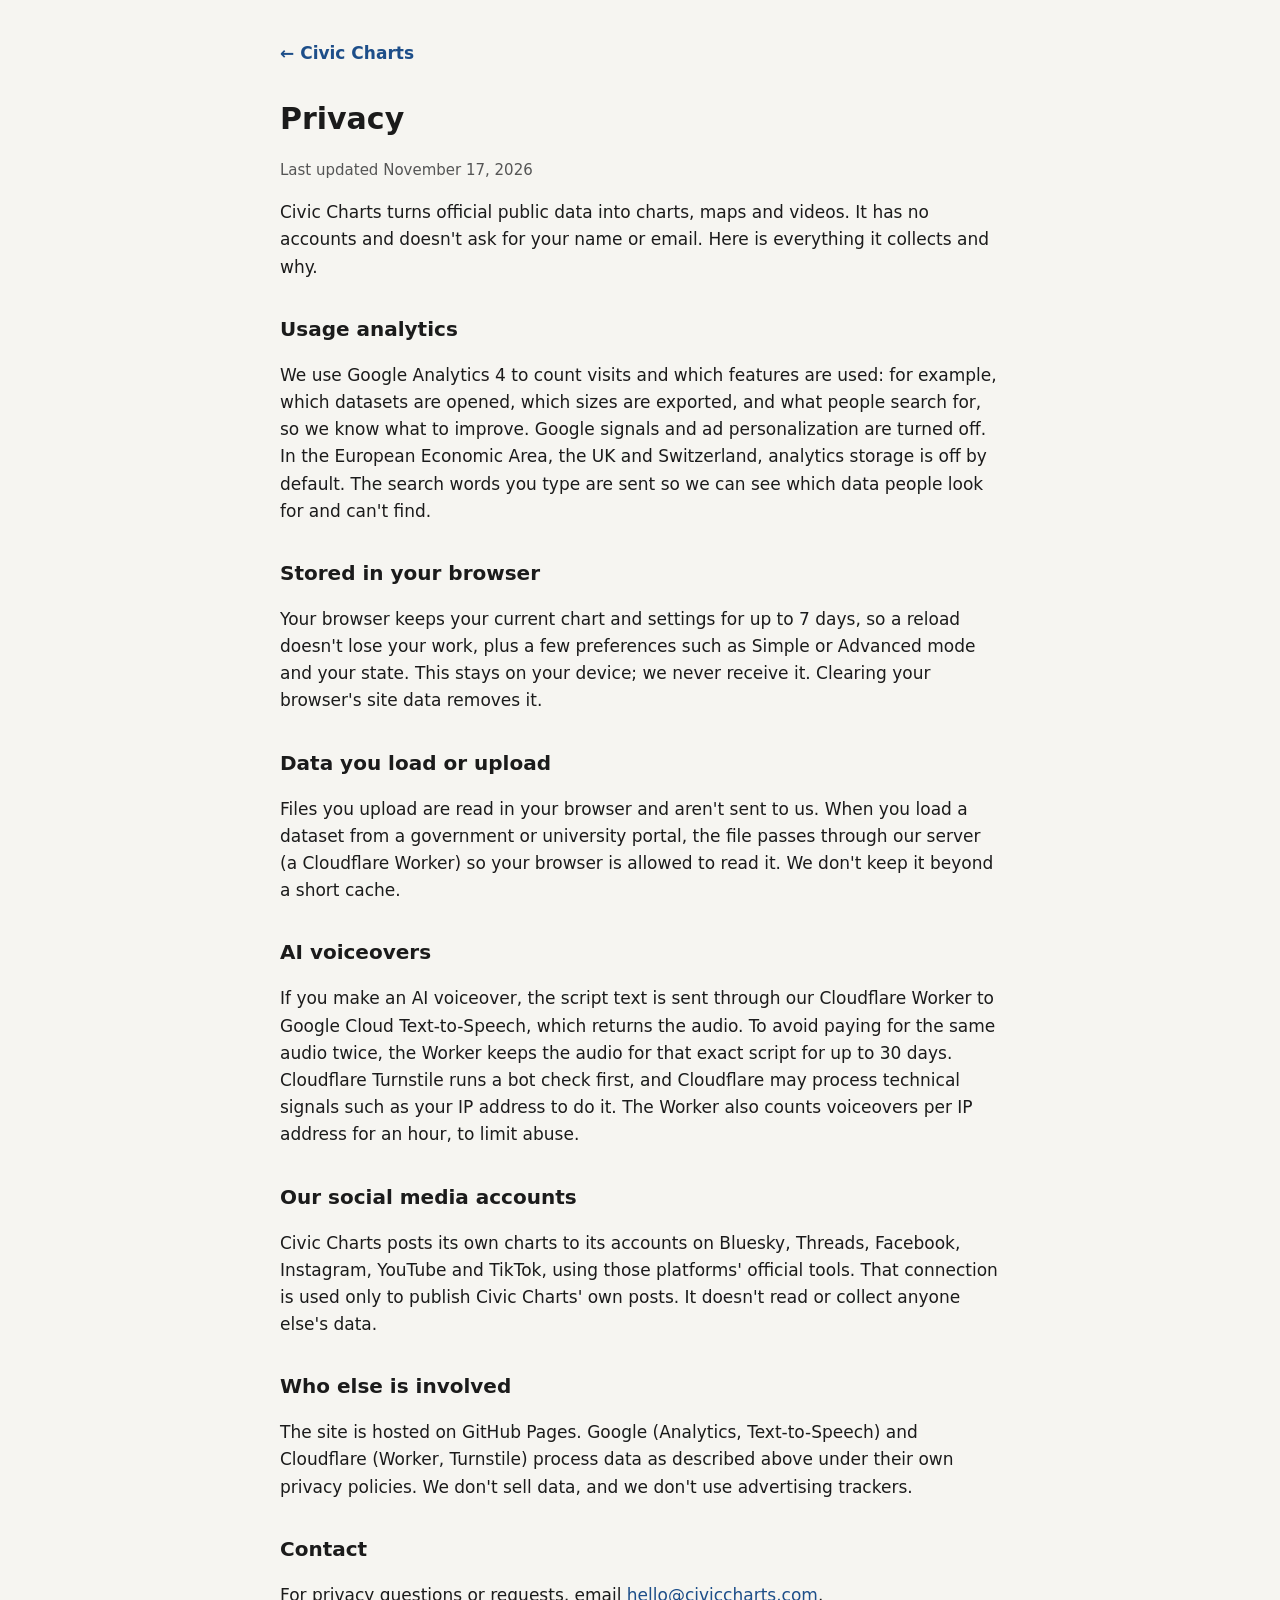
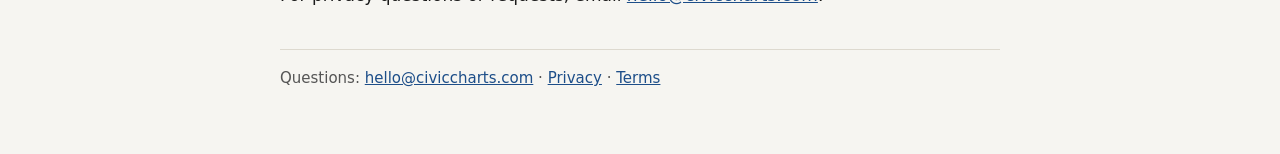
==== public/privacy/index.html @ 6490cd82 "Privacy and terms pages; links in the site footer Needed for Google's OAuth consent screen and TikTo" ====
<!DOCTYPE html>
<html lang="en">
<head>
<meta charset="utf-8">
<meta name="viewport" content="width=device-width, initial-scale=1">
<title>Privacy | Civic Charts</title>
<meta name="description" content="What Civic Charts collects, why, and who it is shared with.">
<link rel="canonical" href="https://civiccharts.com/privacy/">
<link rel="icon" href="/favicon.ico" sizes="any">
<style>
  :root { --bg: #f6f5f1; --fg: #1b1b1b; --muted: #555; --line: #ddd9cf; --accent: #1d4e89; }
  @media (prefers-color-scheme: dark) { :root { --bg: #161616; --fg: #ececec; --muted: #aaa; --line: #333; --accent: #8db4ff; } }
  body { margin: 0; background: var(--bg); color: var(--fg); font: 17px/1.6 system-ui, -apple-system, sans-serif; }
  main { max-width: 720px; margin: 0 auto; padding: 40px 16px 64px; }
  h1 { font-size: 30px; margin: 0 0 4px; } h2 { font-size: 20px; margin: 32px 0 6px; }
  p, li { color: var(--fg); } .muted { color: var(--muted); font-size: 15px; }
  a { color: var(--accent); } nav { margin-bottom: 28px; } nav a { text-decoration: none; font-weight: 600; }
  footer { margin-top: 40px; padding-top: 16px; border-top: 1px solid var(--line); }
</style>
</head>
<body>
<main>
<nav><a href="/">← Civic Charts</a></nav>
<h1>Privacy</h1>
<p class="muted">Last updated November 17, 2026</p>
<p>Civic Charts turns official public data into charts, maps and videos. It has no accounts and doesn't ask for your name or email. Here is everything it collects and why.</p>

<h2>Usage analytics</h2>
<p>We use Google Analytics 4 to count visits and which features are used: for example, which datasets are opened, which sizes are exported, and what people search for, so we know what to improve. Google signals and ad personalization are turned off. In the European Economic Area, the UK and Switzerland, analytics storage is off by default. The search words you type are sent so we can see which data people look for and can't find.</p>

<h2>Stored in your browser</h2>
<p>Your browser keeps your current chart and settings for up to 7 days, so a reload doesn't lose your work, plus a few preferences such as Simple or Advanced mode and your state. This stays on your device; we never receive it. Clearing your browser's site data removes it.</p>

<h2>Data you load or upload</h2>
<p>Files you upload are read in your browser and aren't sent to us. When you load a dataset from a government or university portal, the file passes through our server (a Cloudflare Worker) so your browser is allowed to read it. We don't keep it beyond a short cache.</p>

<h2>AI voiceovers</h2>
<p>If you make an AI voiceover, the script text is sent through our Cloudflare Worker to Google Cloud Text-to-Speech, which returns the audio. To avoid paying for the same audio twice, the Worker keeps the audio for that exact script for up to 30 days. Cloudflare Turnstile runs a bot check first, and Cloudflare may process technical signals such as your IP address to do it. The Worker also counts voiceovers per IP address for an hour, to limit abuse.</p>

<h2>Our social media accounts</h2>
<p>Civic Charts posts its own charts to its accounts on Bluesky, Threads, Facebook, Instagram, YouTube and TikTok, using those platforms' official tools. That connection is used only to publish Civic Charts' own posts. It doesn't read or collect anyone else's data.</p>

<h2>Who else is involved</h2>
<p>The site is hosted on GitHub Pages. Google (Analytics, Text-to-Speech) and Cloudflare (Worker, Turnstile) process data as described above under their own privacy policies. We don't sell data, and we don't use advertising trackers.</p>

<h2>Contact</h2>
<p>For privacy questions or requests, email <a href="mailto:hello@civiccharts.com">hello@civiccharts.com</a>.</p>
<footer class="muted">Questions: <a href="mailto:hello@civiccharts.com">hello@civiccharts.com</a> · <a href="/privacy/">Privacy</a> · <a href="/terms/">Terms</a></footer>
</main>
</body>
</html>
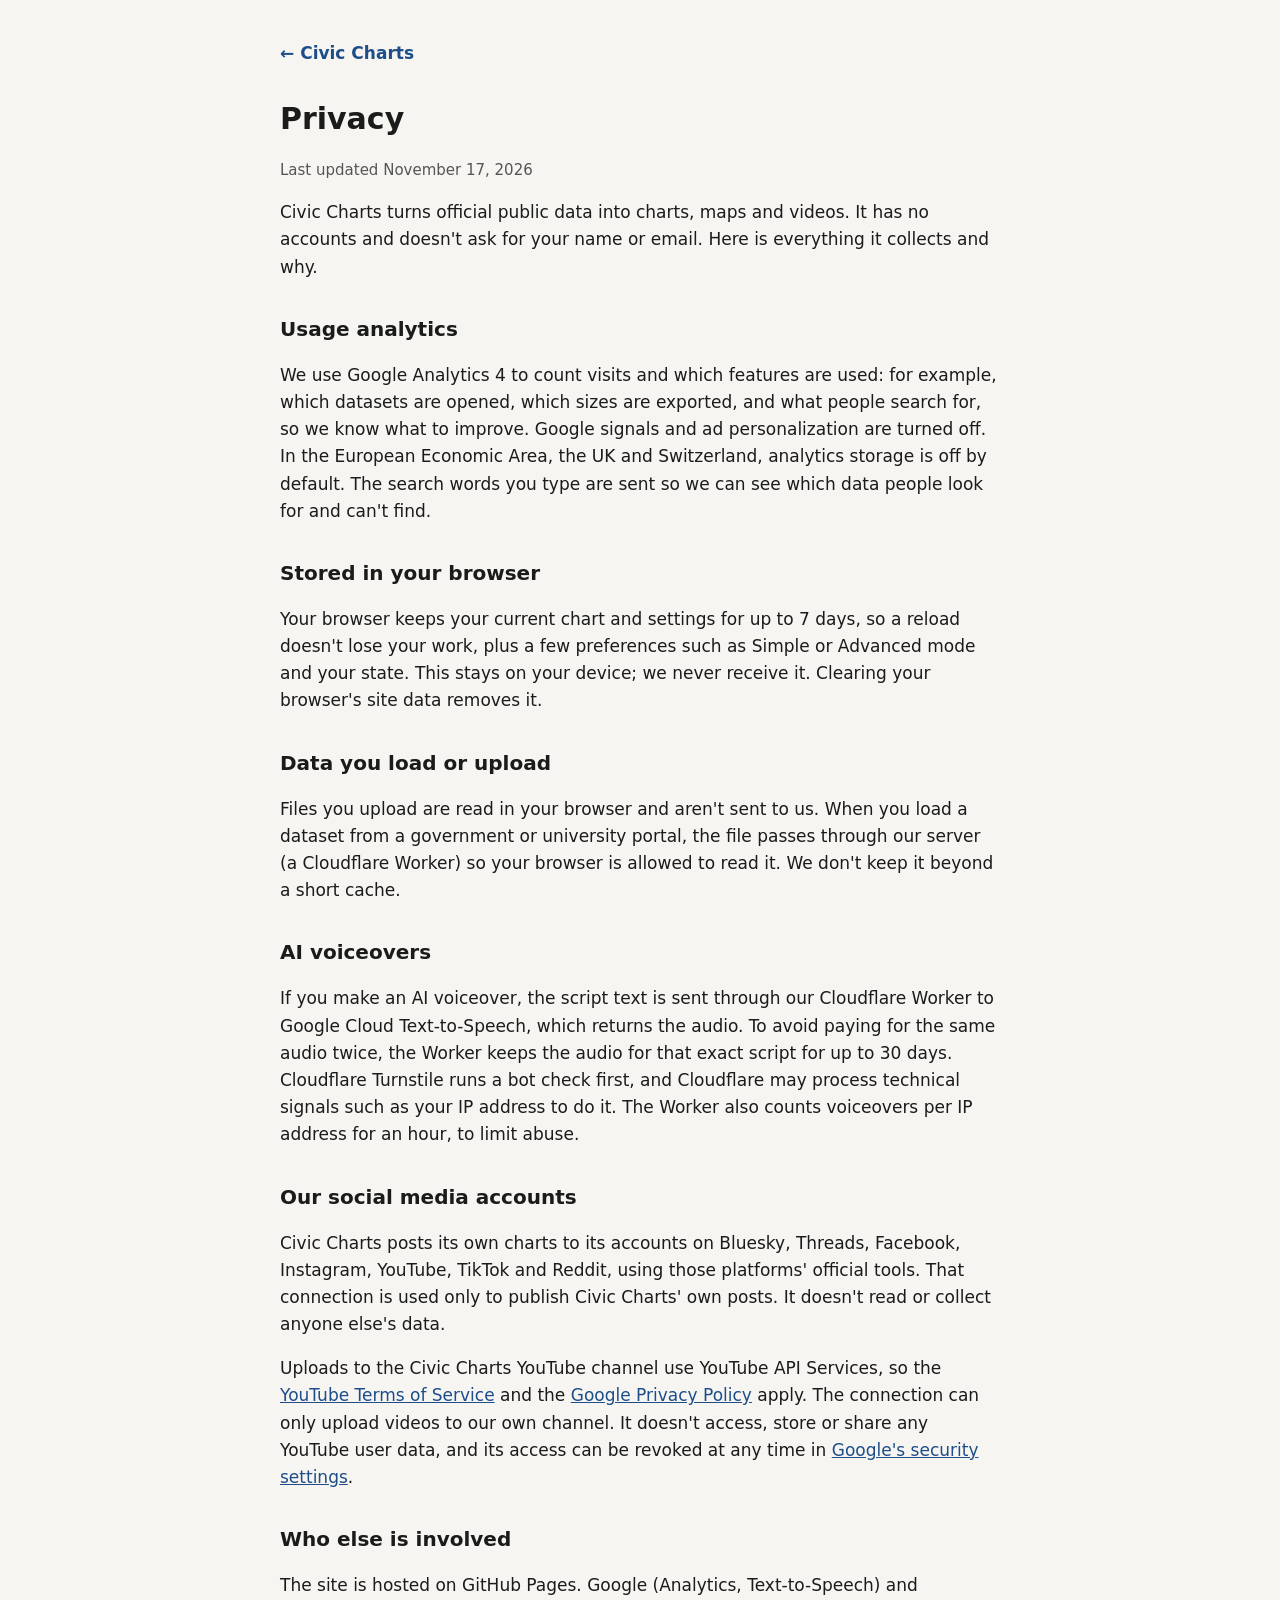
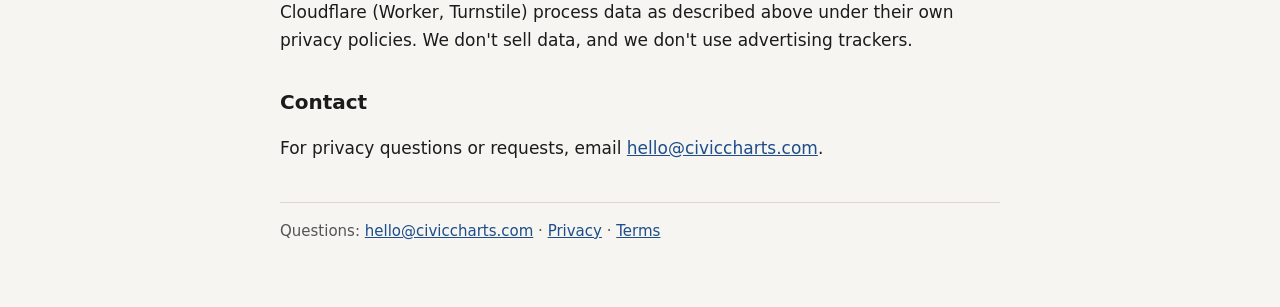
==== commit 298d4dd8: "Privacy: add YouTube API Services disclosure and Reddit Co-Authored-By: Claude Opus 5.5 <noreply@ant" ====
--- a/public/privacy/index.html
+++ b/public/privacy/index.html
@@ -38,7 +38,8 @@
 <p>If you make an AI voiceover, the script text is sent through our Cloudflare Worker to Google Cloud Text-to-Speech, which returns the audio. To avoid paying for the same audio twice, the Worker keeps the audio for that exact script for up to 30 days. Cloudflare Turnstile runs a bot check first, and Cloudflare may process technical signals such as your IP address to do it. The Worker also counts voiceovers per IP address for an hour, to limit abuse.</p>
 
 <h2>Our social media accounts</h2>
-<p>Civic Charts posts its own charts to its accounts on Bluesky, Threads, Facebook, Instagram, YouTube and TikTok, using those platforms' official tools. That connection is used only to publish Civic Charts' own posts. It doesn't read or collect anyone else's data.</p>
+<p>Civic Charts posts its own charts to its accounts on Bluesky, Threads, Facebook, Instagram, YouTube, TikTok and Reddit, using those platforms' official tools. That connection is used only to publish Civic Charts' own posts. It doesn't read or collect anyone else's data.</p>
+<p>Uploads to the Civic Charts YouTube channel use YouTube API Services, so the <a href="https://www.youtube.com/t/terms">YouTube Terms of Service</a> and the <a href="https://policies.google.com/privacy">Google Privacy Policy</a> apply. The connection can only upload videos to our own channel. It doesn't access, store or share any YouTube user data, and its access can be revoked at any time in <a href="https://myaccount.google.com/permissions">Google's security settings</a>.</p>
 
 <h2>Who else is involved</h2>
 <p>The site is hosted on GitHub Pages. Google (Analytics, Text-to-Speech) and Cloudflare (Worker, Turnstile) process data as described above under their own privacy policies. We don't sell data, and we don't use advertising trackers.</p>
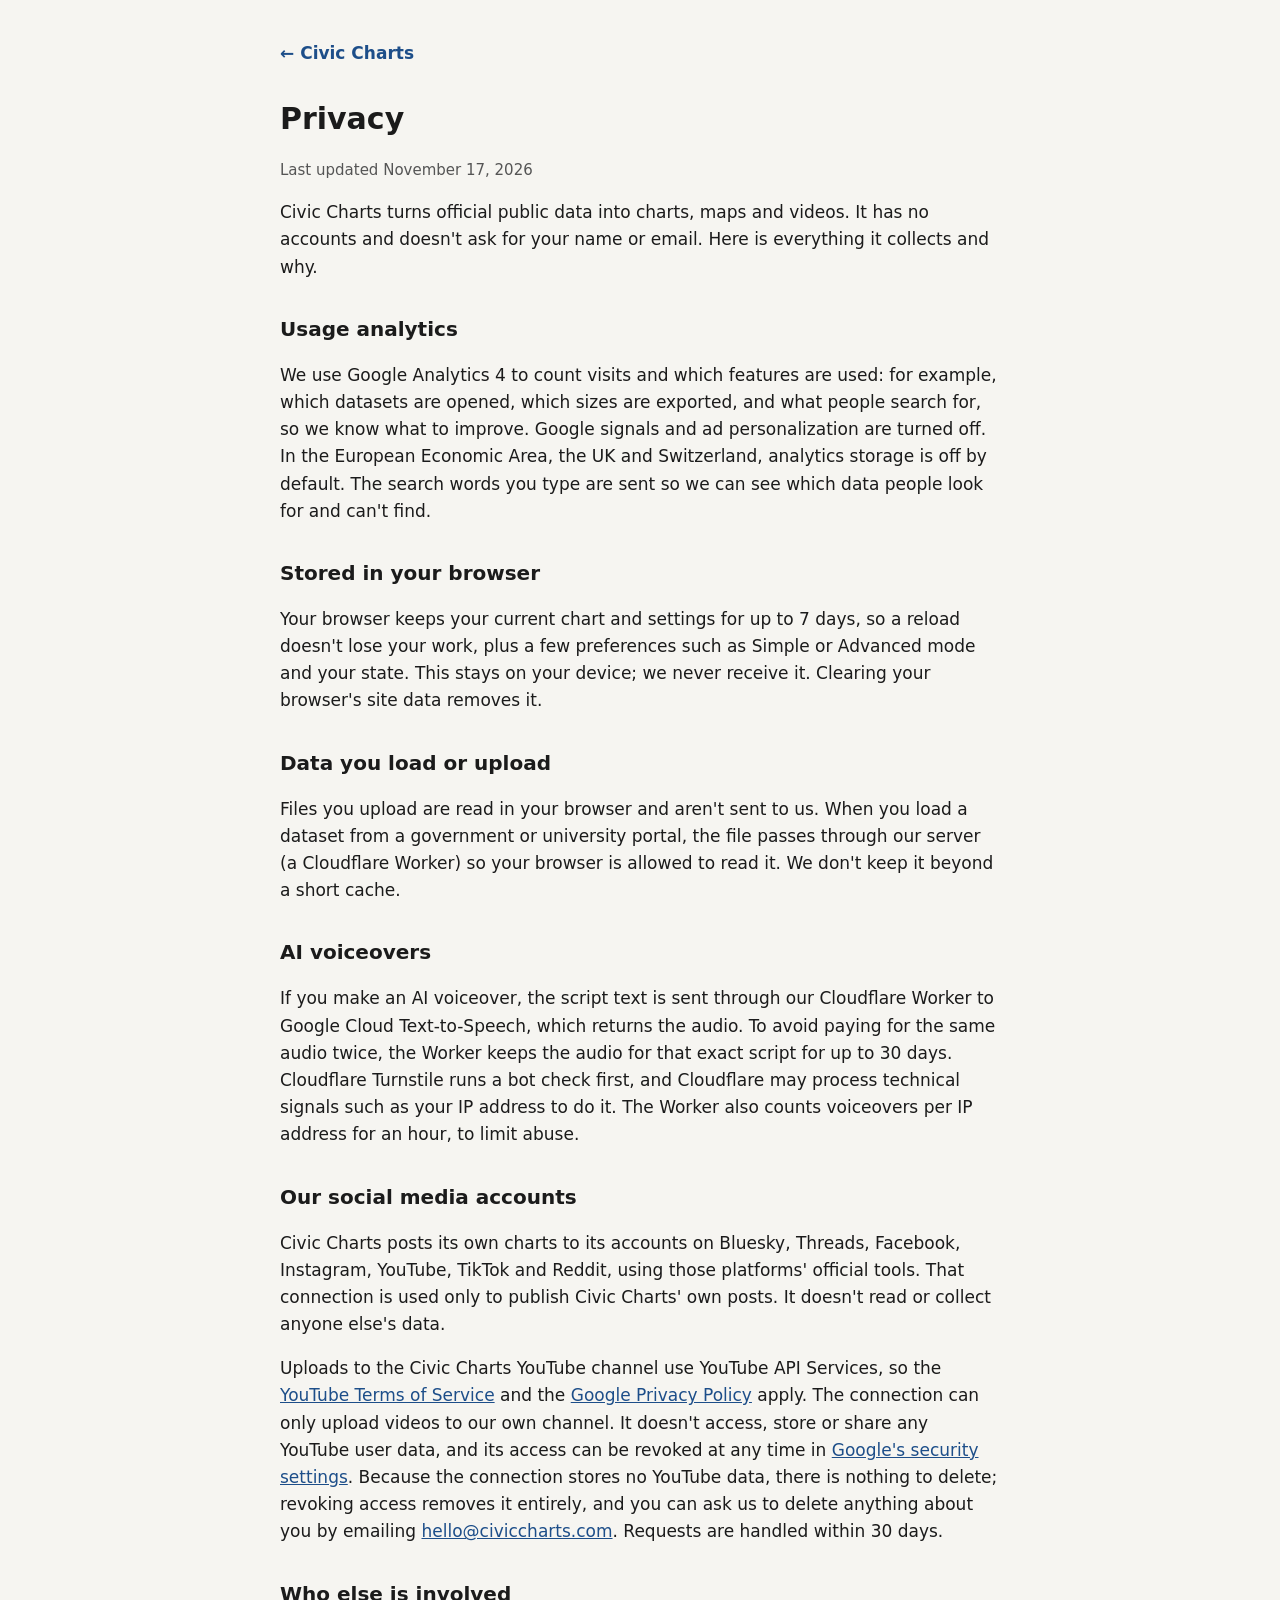
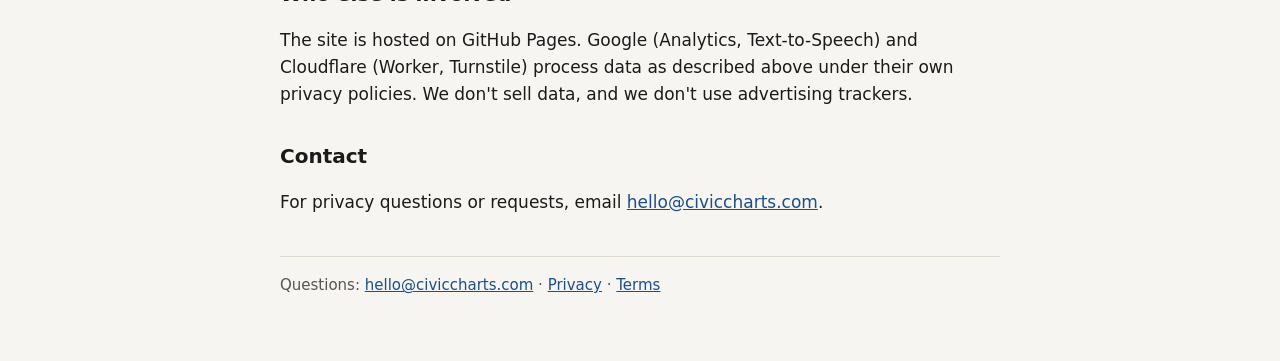
==== commit 4313b31a: "Privacy: add deletion statement to YouTube section Co-Authored-By: Claude Opus 5.5 <noreply@anthropi" ====
--- a/public/privacy/index.html
+++ b/public/privacy/index.html
@@ -39,7 +39,7 @@
 
 <h2>Our social media accounts</h2>
 <p>Civic Charts posts its own charts to its accounts on Bluesky, Threads, Facebook, Instagram, YouTube, TikTok and Reddit, using those platforms' official tools. That connection is used only to publish Civic Charts' own posts. It doesn't read or collect anyone else's data.</p>
-<p>Uploads to the Civic Charts YouTube channel use YouTube API Services, so the <a href="https://www.youtube.com/t/terms">YouTube Terms of Service</a> and the <a href="https://policies.google.com/privacy">Google Privacy Policy</a> apply. The connection can only upload videos to our own channel. It doesn't access, store or share any YouTube user data, and its access can be revoked at any time in <a href="https://myaccount.google.com/permissions">Google's security settings</a>.</p>
+<p>Uploads to the Civic Charts YouTube channel use YouTube API Services, so the <a href="https://www.youtube.com/t/terms">YouTube Terms of Service</a> and the <a href="https://policies.google.com/privacy">Google Privacy Policy</a> apply. The connection can only upload videos to our own channel. It doesn't access, store or share any YouTube user data, and its access can be revoked at any time in <a href="https://myaccount.google.com/permissions">Google's security settings</a>. Because the connection stores no YouTube data, there is nothing to delete; revoking access removes it entirely, and you can ask us to delete anything about you by emailing <a href="mailto:hello@civiccharts.com">hello@civiccharts.com</a>. Requests are handled within 30 days.</p>
 
 <h2>Who else is involved</h2>
 <p>The site is hosted on GitHub Pages. Google (Analytics, Text-to-Speech) and Cloudflare (Worker, Turnstile) process data as described above under their own privacy policies. We don't sell data, and we don't use advertising trackers.</p>
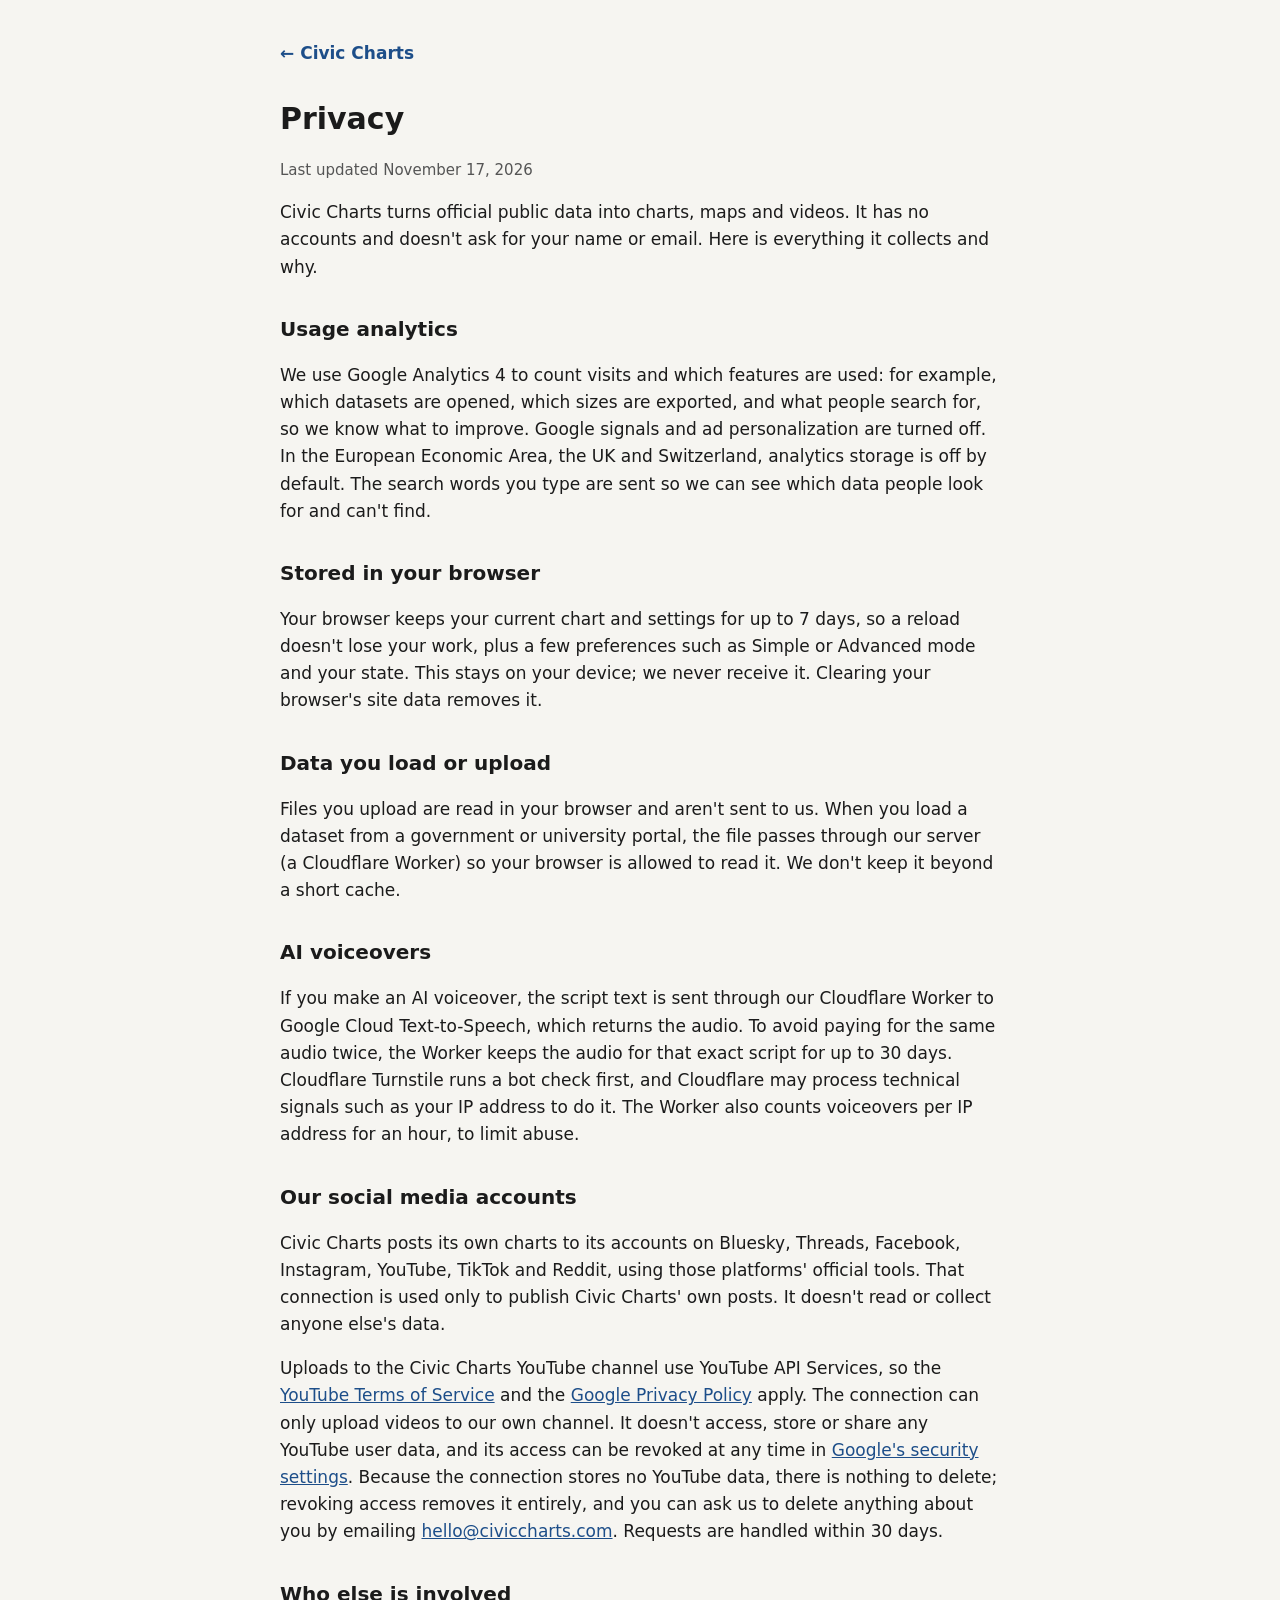
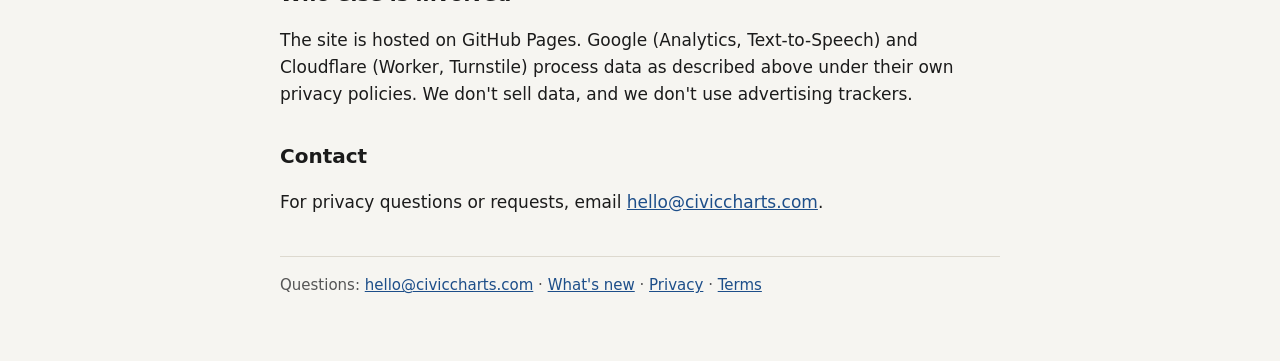
==== commit 9b9ec301: "Changelog page, AI index and llms.txt, MCP server, Claude plugin - /changelog/ from changelog.json (" ====
--- a/public/privacy/index.html
+++ b/public/privacy/index.html
@@ -46,7 +46,7 @@
 
 <h2>Contact</h2>
 <p>For privacy questions or requests, email <a href="mailto:hello@civiccharts.com">hello@civiccharts.com</a>.</p>
-<footer class="muted">Questions: <a href="mailto:hello@civiccharts.com">hello@civiccharts.com</a> · <a href="/privacy/">Privacy</a> · <a href="/terms/">Terms</a></footer>
+<footer class="muted">Questions: <a href="mailto:hello@civiccharts.com">hello@civiccharts.com</a> · <a href="/changelog/">What's new</a> · <a href="/privacy/">Privacy</a> · <a href="/terms/">Terms</a></footer>
 </main>
 </body>
 </html>
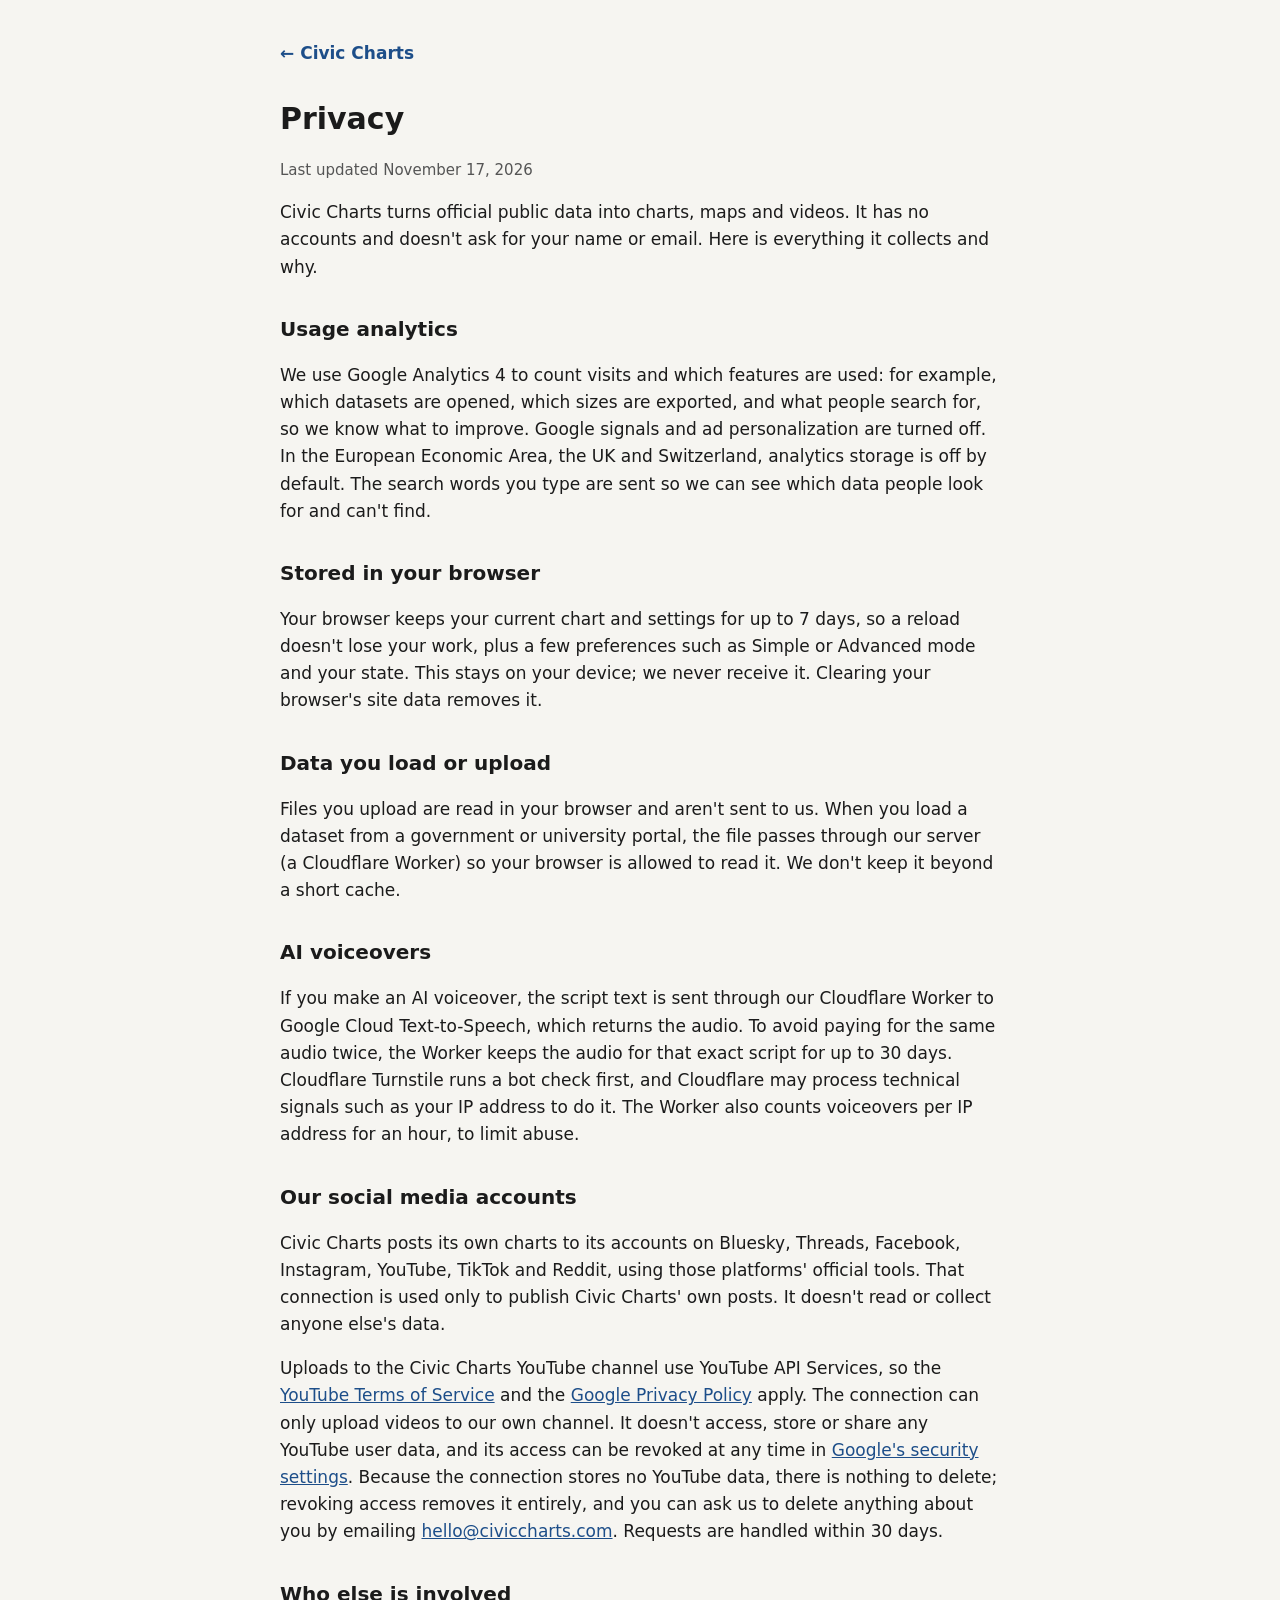
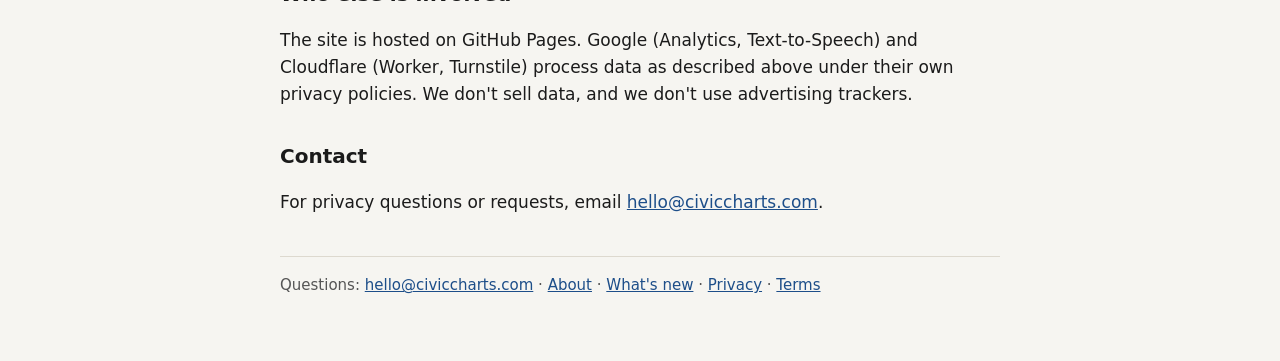
==== commit 532d603b: "About page (sources, checks, corrections, citing) and Cite this chart Co-Authored-By: Claude Opus 5." ====
--- a/public/privacy/index.html
+++ b/public/privacy/index.html
@@ -46,7 +46,7 @@
 
 <h2>Contact</h2>
 <p>For privacy questions or requests, email <a href="mailto:hello@civiccharts.com">hello@civiccharts.com</a>.</p>
-<footer class="muted">Questions: <a href="mailto:hello@civiccharts.com">hello@civiccharts.com</a> · <a href="/changelog/">What's new</a> · <a href="/privacy/">Privacy</a> · <a href="/terms/">Terms</a></footer>
+<footer class="muted">Questions: <a href="mailto:hello@civiccharts.com">hello@civiccharts.com</a> · <a href="/about/">About</a> · <a href="/changelog/">What's new</a> · <a href="/privacy/">Privacy</a> · <a href="/terms/">Terms</a></footer>
 </main>
 </body>
 </html>
